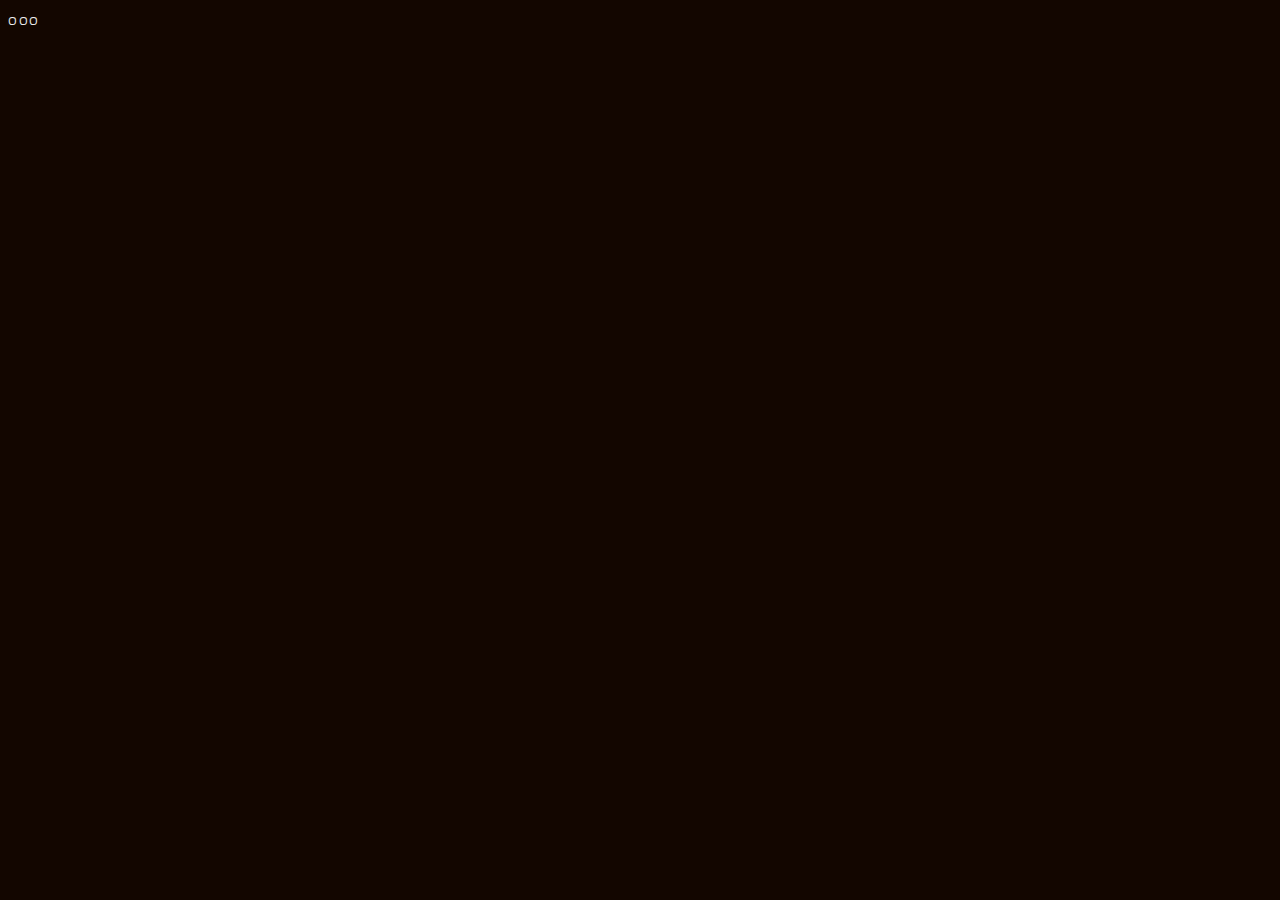
==== desarrollo/index.html @ 2e300bb0 "se creo la ruta de desarrollo y tambien se agrego google analytics" ====
<!DOCTYPE html>
<html lang="en">
<head>
    <meta charset="UTF-8">
    <meta name="viewport" content="width=device-width, initial-scale=1.0">
    <link rel="shortcut icon" type="image/x-icon" href="img/icono-fvf.ico">
    <link rel="stylesheet" href="css/maestro.css">
    <link rel="stylesheet" href="css/media.css">
    <link rel="stylesheet" href="css/fonts.css">

    <title>Plataforma FVF</title>
</head>
<body>
    <header>
        <div>ooo</div>
    </header>
    <script src="js/maestro.js"></script>
</body>
</html>
---- desarrollo/css/maestro.css ----
body{
    background-color: #130600;
    color: #eeeeee;
    font-family: Blinker-Light;
    letter-spacing: 0.1em;
    line-height: 1.5rem;
    /* background-color: #202020;
    background-image: url(../img/fondo-sw.jpg);
    background-size: cover;
    background-position: center;
    background-repeat: no-repeat;
    background-attachment: fixed;
    color: #fff;
    padding: 0px;
    margin: 0px;
    text-shadow: 0px 2px 2px black; */
}
/* height: 100%; */
/* opacity: .2; */
.nivel-0{
    /* margin: 0 auto;
    display: flex;
    flex-direction: column;
    justify-content: center;
    max-width: 1400px;
    border-radius: 10px;
    border: 1px solid rgba(238, 238, 238, 0.35);
    background-color: rgba(100, 100, 100, 0.35); */
}
.nivel-1{
    /* display: flex;
    flex-direction: column;
    justify-content: center;
    align-items: center; */
}
.img-fvf{
    /* margin: 10px 0px; */
}
h1{
    /* text-align: center;
    letter-spacing: 0.2em;
    font-size: 1.5rem;
    font-family: Blinker-Bold; */
}
p{
    /* text-align: center;
    line-height: 1.3rem;
    letter-spacing: 0.1em;
    font-family: Blinker-Light; */
}
---- desarrollo/css/media.css ----
/*Inicia Extra Extra Large...*/
@media (min-width: 1400px){
    
}
/*...termina XXL*/

/*Inicia Extra Large...*/
@media (min-width: 1200px) and (max-width: 1399px){
    
}
/*...termina XL*/

/*Inicia Large...*/
@media (min-width: 992px) and (max-width: 1199px){
    
}
/*...termina LG.*/

/*Inicia Medium...*/
@media (min-width: 768px) and (max-width: 991px){
   
}
/*...termina MD.*/

/*Inicia Small...*/
@media (min-width: 576px) and (max-width: 767px){
    
}
/*...termina SM.*/

/*Inicia Extra Small...*/
@media (min-width: 320px) and (max-width: 575px){
    
}
@media (max-width: 319px){
    body{
        display: none;
        /* background-color: #130600 !important; */
    }
}
/*...termina XS.*/
---- desarrollo/css/fonts.css ----
@font-face{
    font-family: Blinker-Black;
    src: url(../fonts/Blinker-Black.ttf);
}
@font-face{
    font-family: Blinker-Bold;
    src: url(../fonts/Blinker-Bold.ttf);
}
@font-face{
    font-family: Blinker-ExtraBold;
    src: url(../fonts/Blinker-ExtraBold.ttf);
}
@font-face{
    font-family: Blinker-ExtraLight;
    src: url(../fonts/Blinker-ExtraLight.ttf);
}
@font-face{
    font-family: Blinker-Light;
    src: url(../fonts/Blinker-Light.ttf);
}
@font-face{
    font-family: Blinker-Regular;
    src: url(../fonts/Blinker-Regular.ttf);
}
@font-face{
    font-family: Blinker-SemiBold;
    src: url(../fonts/Blinker-SemiBold.ttf);
}
@font-face{
    font-family: Blinker-Thing;
    src: url(../fonts/Blinker-Thin.ttf);
}
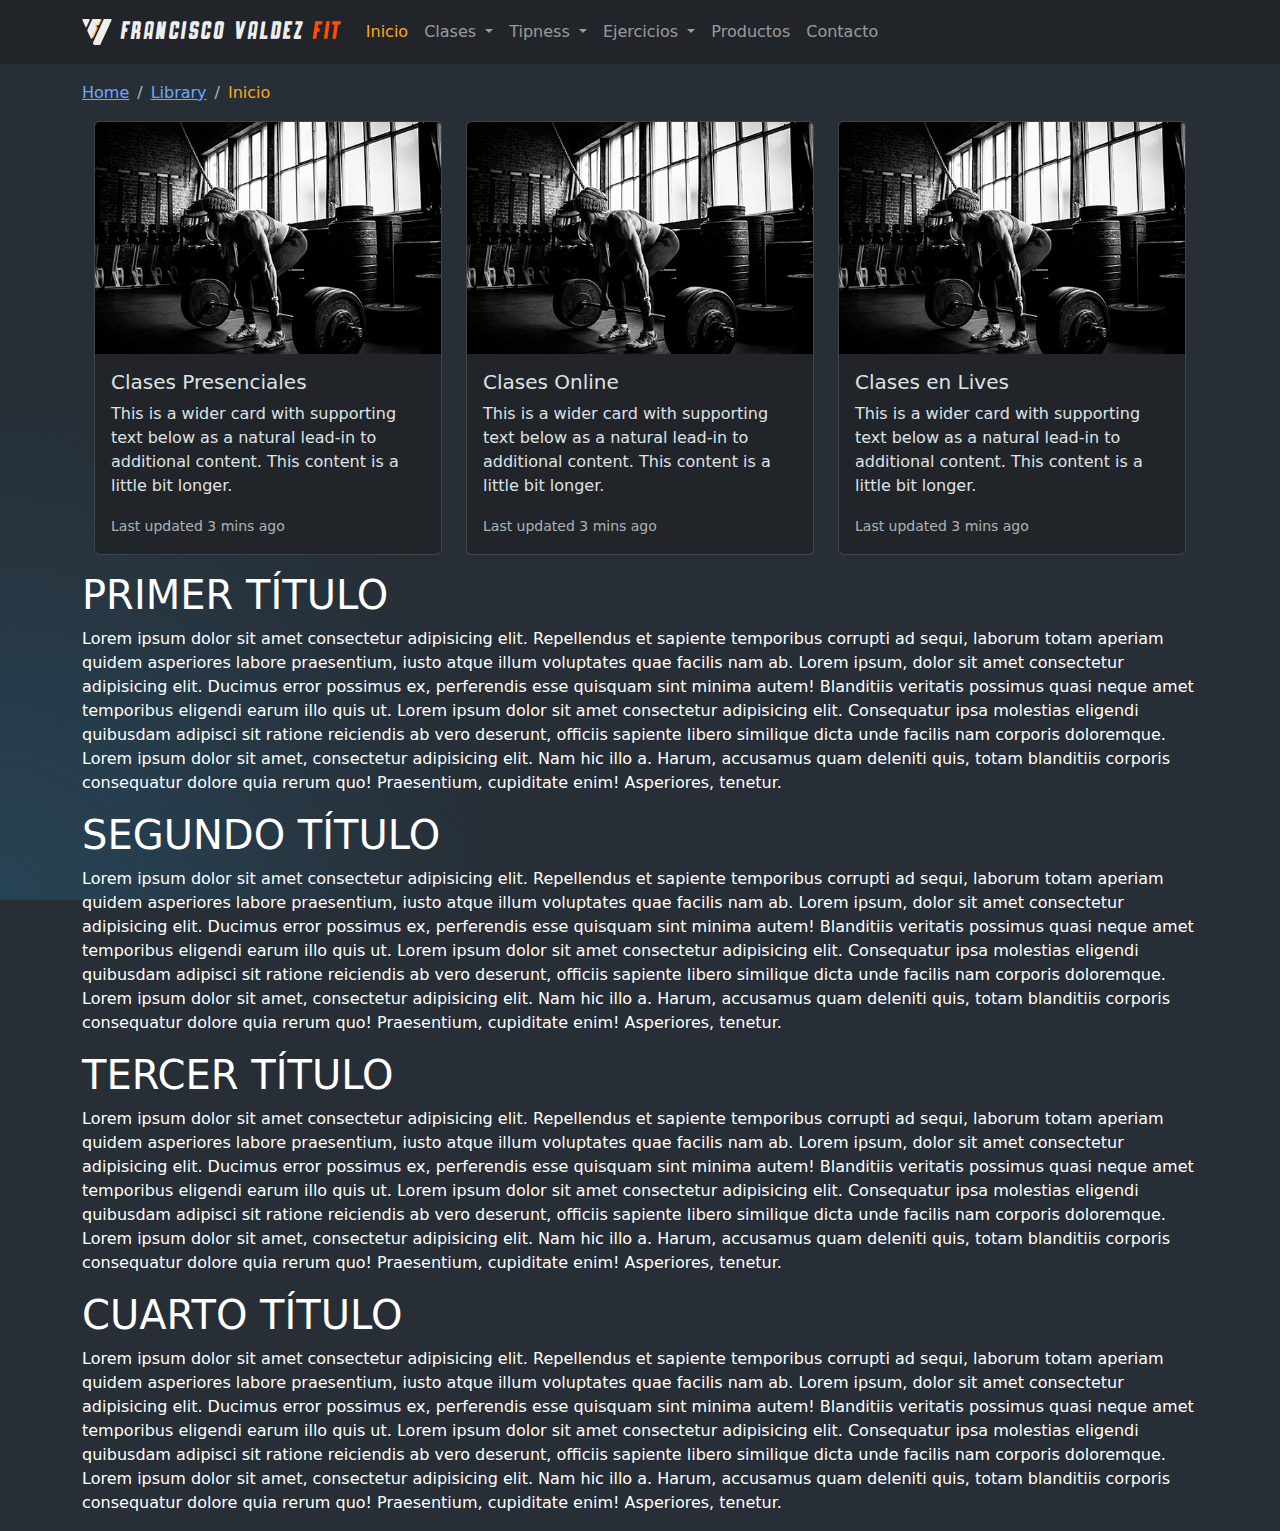
==== commit 043b872b: "se agrego la primer vista de como puede ir quedando el sitio, el menu esta listo y se esta haciendo " ====
--- a/desarrollo/index.html
+++ b/desarrollo/index.html
@@ -1,19 +1,205 @@
 <!DOCTYPE html>
 <html lang="en">
+
 <head>
+    <!-- Google Tag Manager -->
+    <script>(function (w, d, s, l, i) {
+            w[l] = w[l] || []; w[l].push({
+                'gtm.start':
+                    new Date().getTime(), event: 'gtm.js'
+            }); var f = d.getElementsByTagName(s)[0],
+                j = d.createElement(s), dl = l != 'dataLayer' ? '&l=' + l : ''; j.async = true; j.src =
+                    'https://www.googletagmanager.com/gtm.js?id=' + i + dl; f.parentNode.insertBefore(j, f);
+        })(window, document, 'script', 'dataLayer', 'GTM-WZB5LC6T');</script>
+    <!-- End Google Tag Manager -->
+
     <meta charset="UTF-8">
     <meta name="viewport" content="width=device-width, initial-scale=1.0">
     <link rel="shortcut icon" type="image/x-icon" href="img/icono-fvf.ico">
     <link rel="stylesheet" href="css/maestro.css">
     <link rel="stylesheet" href="css/media.css">
     <link rel="stylesheet" href="css/fonts.css">
-
-    <title>Plataforma FVF</title>
+    <link rel="stylesheet" href="css/bootstrap.css">
+
+    <title>Desarrollo FVF</title>
 </head>
+
 <body>
+    <!-- Google Tag Manager (noscript) -->
+    <noscript><iframe src="https://www.googletagmanager.com/ns.html?id=GTM-WZB5LC6T" height="0" width="0"
+            style="display:none;visibility:hidden"></iframe></noscript>
+    <!-- End Google Tag Manager (noscript) -->
+
     <header>
-        <div>ooo</div>
+        <nav class="navbar fixed-top bg-dark navbar-expand-lg" data-bs-theme="dark">
+            <div class="container">
+                <a class="navbar-brand" href="https://franciscovaldez.fit/">
+                    <img src="img/svg-francisco-valdez-fit.svg" alt="Francisco Valdez Fit" width="30" height="26"
+                        class="d-inline-block align-text-top">
+                    FRANCISCO VALDEZ <span class="color-fit">FIT</span>
+                </a>
+                <button class="navbar-toggler" type="button" data-bs-toggle="collapse"
+                    data-bs-target="#navbarNavDropdown" aria-controls="navbarNavDropdown" aria-expanded="false"
+                    aria-label="Toggle navigation">
+                    <span class="navbar-toggler-icon"></span>
+                </button>
+                <div class="collapse navbar-collapse" id="navbarNavDropdown">
+                    <ul class="navbar-nav">
+                        <li class="nav-item">
+                            <a class="nav-link active" aria-current="page" href="#">Inicio</a>
+                        </li>
+                        <li class="nav-item dropdown">
+                            <a class="nav-link dropdown-toggle" href="#" role="button" data-bs-toggle="dropdown"
+                                aria-expanded="false">
+                                Clases
+                            </a>
+                            <ul class="dropdown-menu">
+                                <li><a class="dropdown-item" href="#">Presenciales</a></li>
+                                <li><a class="dropdown-item" href="#">Online</a></li>
+                                <li><a class="dropdown-item" href="#">Lives</a></li>
+                            </ul>
+                        </li>
+                        <li class="nav-item dropdown">
+                            <a class="nav-link dropdown-toggle" href="#" role="button" data-bs-toggle="dropdown"
+                                aria-expanded="false">
+                                Tipness
+                            </a>
+                            <ul class="dropdown-menu">
+                                <li><a class="dropdown-item" href="#">Artículos</a></li>
+                                <li><a class="dropdown-item" href="#">Nución</a></li>
+                                <li><a class="dropdown-item" href="#">Cocina</a></li>
+                                <li><a class="dropdown-item" href="#">Rehabilitación</a></li>
+                                <li><a class="dropdown-item" href="#">Cocina</a></li>
+                                <li><a class="dropdown-item" href="#">Recuperación</a></li>
+                                <li><a class="dropdown-item" href="#">Herramientas</a></li>
+                                <li><a class="dropdown-item" href="#">Indumentaria</a></li>
+                            </ul>
+                        </li>
+                        <li class="nav-item dropdown">
+                            <a class="nav-link dropdown-toggle" href="#" role="button" data-bs-toggle="dropdown"
+                                aria-expanded="false">
+                                Ejercicios
+                            </a>
+                            <ul class="dropdown-menu">
+                                <li><a class="dropdown-item" href="#">Funcionales</a></li>
+                                <li><a class="dropdown-item" href="#">Estructurales</a></li>
+                                <li><a class="dropdown-item" href="#">Potencia</a></li>
+                                <li><a class="dropdown-item" href="#">Fuerza</a></li>
+                                <li><a class="dropdown-item" href="#">Resistencia</a></li>
+                            </ul>
+                        </li>
+                        <li class="nav-item">
+                            <a class="nav-link" href="#">Productos</a>
+                        </li>
+                        <li class="nav-item">
+                            <a class="nav-link" href="#">Contacto</a>
+                        </li>
+                    </ul>
+                </div>
+            </div>
+        </nav>
     </header>
+
+    <div class="container">
+
+        <nav aria-label="breadcrumb" data-bs-theme="dark">
+            <ol class="breadcrumb">
+                <li class="breadcrumb-item"><a href="#">Home</a></li>
+                <li class="breadcrumb-item"><a href="#">Library</a></li>
+                <li class="breadcrumb-item active" aria-current="page">Inicio</li>
+            </ol>
+        </nav>
+
+        <div class="container">
+            <div class="row">
+                <div class="col-12 col-md-4 align-self-start">
+                    <div class="card mb-3" data-bs-theme="dark">
+                        <img src="img/clases-presenciales-fvf.jpg" class="card-img-top" alt="Clases Presenciales FVF">
+                        <div class="card-body">
+                            <h5 class="card-title">Clases Presenciales</h5>
+                            <p class="card-text">This is a wider card with supporting text below as a natural lead-in to
+                                additional
+                                content. This content is a little bit longer.</p>
+                            <p class="card-text"><small class="text-body-secondary">Last updated 3 mins ago</small></p>
+                        </div>
+                    </div>
+                </div>
+                <div class="col-12 col-md-4 align-self-start">
+                    <div class="card mb-3" data-bs-theme="dark">
+                        <img src="img/clases-online-fvf.jpg" class="card-img-top" alt="Clases Presenciales FVF">
+                        <div class="card-body">
+                            <h5 class="card-title">Clases Online</h5>
+                            <p class="card-text">This is a wider card with supporting text below as a natural lead-in to
+                                additional
+                                content. This content is a little bit longer.</p>
+                            <p class="card-text"><small class="text-body-secondary">Last updated 3 mins ago</small></p>
+                        </div>
+                    </div>
+                </div>
+                <div class="col-12 col-md-4 align-self-start">
+                    <div class="card mb-3" data-bs-theme="dark">
+                        <img src="img/clases-lives-fvf.jpg" class="card-img-top" alt="Clases Presenciales FVF">
+                        <div class="card-body">
+                            <h5 class="card-title">Clases en Lives</h5>
+                            <p class="card-text">This is a wider card with supporting text below as a natural lead-in to
+                                additional
+                                content. This content is a little bit longer.</p>
+                            <p class="card-text"><small class="text-body-secondary">Last updated 3 mins ago</small></p>
+                        </div>
+                    </div>
+                </div>
+            </div>
+        </div>
+
+
+
+        <article>
+            <h1>PRIMER TÍTULO</h1>
+            <p>Lorem ipsum dolor sit amet consectetur adipisicing elit. Repellendus et sapiente temporibus corrupti ad
+                sequi, laborum totam aperiam quidem asperiores labore praesentium, iusto atque illum voluptates quae
+                facilis nam ab. Lorem ipsum, dolor sit amet consectetur adipisicing elit. Ducimus error possimus ex,
+                perferendis esse quisquam sint minima autem! Blanditiis veritatis possimus quasi neque amet temporibus
+                eligendi earum illo quis ut. Lorem ipsum dolor sit amet consectetur adipisicing elit. Consequatur ipsa
+                molestias eligendi quibusdam adipisci sit ratione reiciendis ab vero deserunt, officiis sapiente libero
+                similique dicta unde facilis nam corporis doloremque. Lorem ipsum dolor sit amet, consectetur
+                adipisicing elit. Nam hic illo a. Harum, accusamus quam deleniti quis, totam blanditiis corporis
+                consequatur dolore quia rerum quo! Praesentium, cupiditate enim! Asperiores, tenetur.</p>
+            <h1>SEGUNDO TÍTULO</h1>
+            <p>Lorem ipsum dolor sit amet consectetur adipisicing elit. Repellendus et sapiente temporibus corrupti ad
+                sequi, laborum totam aperiam quidem asperiores labore praesentium, iusto atque illum voluptates quae
+                facilis nam ab. Lorem ipsum, dolor sit amet consectetur adipisicing elit. Ducimus error possimus ex,
+                perferendis esse quisquam sint minima autem! Blanditiis veritatis possimus quasi neque amet temporibus
+                eligendi earum illo quis ut. Lorem ipsum dolor sit amet consectetur adipisicing elit. Consequatur ipsa
+                molestias eligendi quibusdam adipisci sit ratione reiciendis ab vero deserunt, officiis sapiente libero
+                similique dicta unde facilis nam corporis doloremque. Lorem ipsum dolor sit amet, consectetur
+                adipisicing elit. Nam hic illo a. Harum, accusamus quam deleniti quis, totam blanditiis corporis
+                consequatur dolore quia rerum quo! Praesentium, cupiditate enim! Asperiores, tenetur.</p>
+            <h1>TERCER TÍTULO</h1>
+            <p>Lorem ipsum dolor sit amet consectetur adipisicing elit. Repellendus et sapiente temporibus corrupti ad
+                sequi, laborum totam aperiam quidem asperiores labore praesentium, iusto atque illum voluptates quae
+                facilis nam ab. Lorem ipsum, dolor sit amet consectetur adipisicing elit. Ducimus error possimus ex,
+                perferendis esse quisquam sint minima autem! Blanditiis veritatis possimus quasi neque amet temporibus
+                eligendi earum illo quis ut. Lorem ipsum dolor sit amet consectetur adipisicing elit. Consequatur ipsa
+                molestias eligendi quibusdam adipisci sit ratione reiciendis ab vero deserunt, officiis sapiente libero
+                similique dicta unde facilis nam corporis doloremque. Lorem ipsum dolor sit amet, consectetur
+                adipisicing elit. Nam hic illo a. Harum, accusamus quam deleniti quis, totam blanditiis corporis
+                consequatur dolore quia rerum quo! Praesentium, cupiditate enim! Asperiores, tenetur.</p>
+            <h1>CUARTO TÍTULO</h1>
+            <p>Lorem ipsum dolor sit amet consectetur adipisicing elit. Repellendus et sapiente temporibus corrupti ad
+                sequi, laborum totam aperiam quidem asperiores labore praesentium, iusto atque illum voluptates quae
+                facilis nam ab. Lorem ipsum, dolor sit amet consectetur adipisicing elit. Ducimus error possimus ex,
+                perferendis esse quisquam sint minima autem! Blanditiis veritatis possimus quasi neque amet temporibus
+                eligendi earum illo quis ut. Lorem ipsum dolor sit amet consectetur adipisicing elit. Consequatur ipsa
+                molestias eligendi quibusdam adipisci sit ratione reiciendis ab vero deserunt, officiis sapiente libero
+                similique dicta unde facilis nam corporis doloremque. Lorem ipsum dolor sit amet, consectetur
+                adipisicing elit. Nam hic illo a. Harum, accusamus quam deleniti quis, totam blanditiis corporis
+                consequatur dolore quia rerum quo! Praesentium, cupiditate enim! Asperiores, tenetur.</p>
+        </article>
+    </div>
+
+
     <script src="js/maestro.js"></script>
+    <script src="js/bootstrap.bundle.js"></script>
 </body>
+
 </html>--- a/desarrollo/css/maestro.css
+++ b/desarrollo/css/maestro.css
@@ -1,50 +1,58 @@
 body{
-    background-color: #130600;
-    color: #eeeeee;
-    font-family: Blinker-Light;
-    letter-spacing: 0.1em;
-    line-height: 1.5rem;
-    /* background-color: #202020;
-    background-image: url(../img/fondo-sw.jpg);
-    background-size: cover;
-    background-position: center;
+    margin: 81px 0px 0px 0px !important;
+    padding: 0px;
+    background-color: #272e35 !important;
+    background-image: url(../img/fondo-degradado.png);
+    background-position: left bottom;
     background-repeat: no-repeat;
     background-attachment: fixed;
-    color: #fff;
-    padding: 0px;
-    margin: 0px;
-    text-shadow: 0px 2px 2px black; */
+    font-family: Blinker-Light;
+    color: #fff !important;
 }
-/* height: 100%; */
+
+.navbar-brand{
+    font-family: SLIMEDUNK-ITALIC-CLEAN;
+    color: #eee !important;
+    letter-spacing: 0.1em;
+    font-size: 1.6rem !important;
+}
+.color-fit{
+    color: #ff4e00;
+}
+
+.breadcrumb-item.active {
+    color: #ffa424 !important;
+}
+
+.navbar-nav .nav-link.active{
+    color: #ffa424 !important;
+}
+.nav-link:hover{
+    color: #ffa424 !important;
+}
+/*.nav-link{
+    color: #eee !important;
+}
+a{
+    color: #eee !important;
+}
+.breadcrumb-item + .breadcrumb-item::before{
+    color: #fff !important;
+}
+
+.breadcrumb-item.active{
+    color: #ffa424 !important;
+} */
+
+/* .dropdown-menu{
+    background-color: #902b00 !important;
+    color: #eee !important;
+} */
+
+/* background-size: cover; */
 /* opacity: .2; */
-.nivel-0{
-    /* margin: 0 auto;
-    display: flex;
-    flex-direction: column;
-    justify-content: center;
-    max-width: 1400px;
-    border-radius: 10px;
-    border: 1px solid rgba(238, 238, 238, 0.35);
-    background-color: rgba(100, 100, 100, 0.35); */
-}
-.nivel-1{
-    /* display: flex;
-    flex-direction: column;
-    justify-content: center;
-    align-items: center; */
-}
-.img-fvf{
-    /* margin: 10px 0px; */
-}
-h1{
-    /* text-align: center;
-    letter-spacing: 0.2em;
-    font-size: 1.5rem;
-    font-family: Blinker-Bold; */
-}
-p{
-    /* text-align: center;
-    line-height: 1.3rem;
-    letter-spacing: 0.1em;
-    font-family: Blinker-Light; */
-}+/* border-radius: 10px; */
+/* border: 1px solid rgba(238, 238, 238, 0.35); */
+/* letter-spacing: 0.1em; */
+/* line-height: 1.5rem; */
+/* text-shadow: 0px 2px 2px black; */
--- a/desarrollo/css/media.css
+++ b/desarrollo/css/media.css
@@ -31,7 +31,9 @@
 
 /*Inicia Extra Small...*/
 @media (min-width: 320px) and (max-width: 575px){
-    
+    .navbar-brand{
+        letter-spacing: 0em;
+    }
 }
 @media (max-width: 319px){
     body{
--- a/desarrollo/css/fonts.css
+++ b/desarrollo/css/fonts.css
@@ -29,4 +29,8 @@
 @font-face{
     font-family: Blinker-Thing;
     src: url(../fonts/Blinker-Thin.ttf);
+}
+@font-face{
+    font-family: SLIMEDUNK-ITALIC-CLEAN;
+    src: url(../fonts/SLIMEDUNK-ITALIC-CLEAN.otf);
 }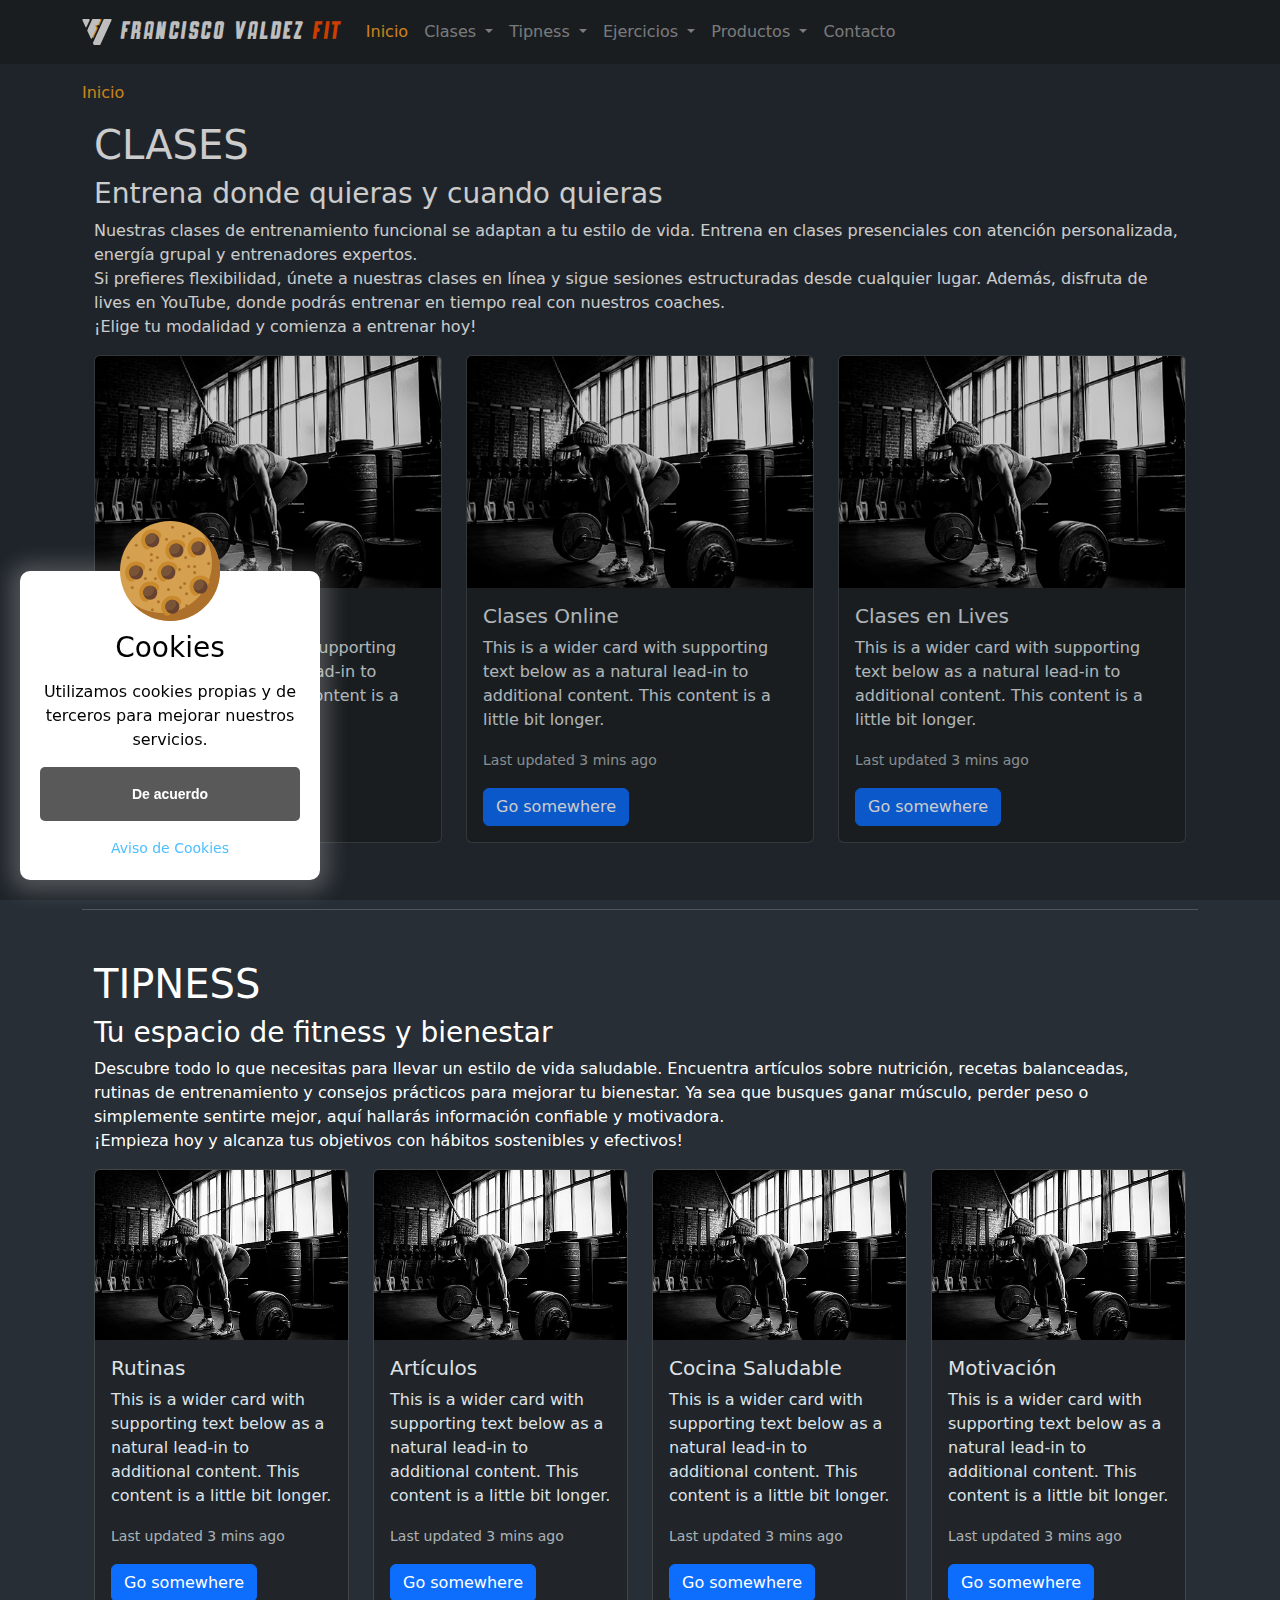
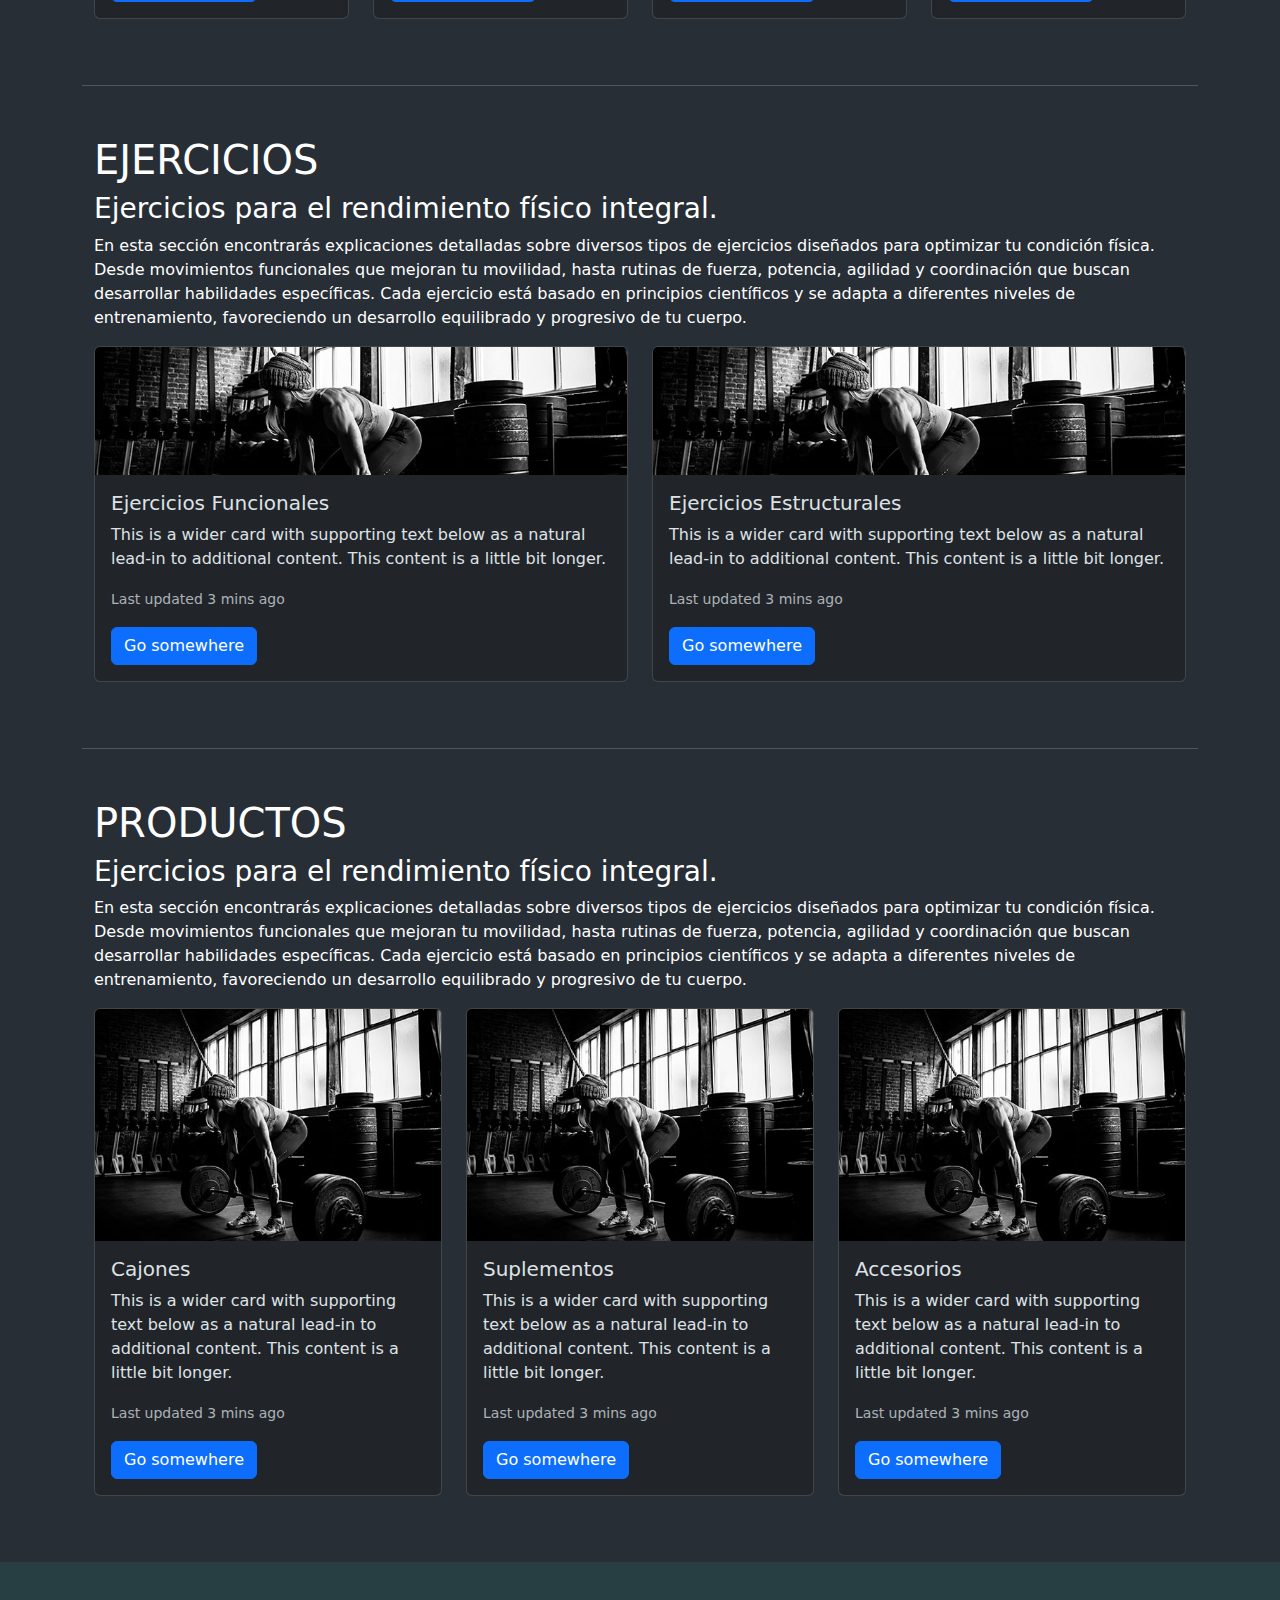
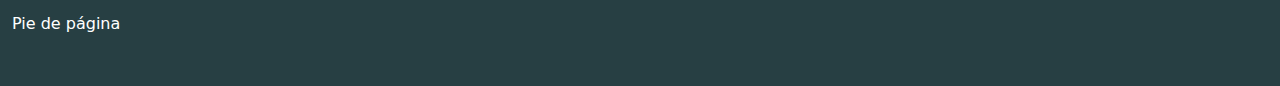
==== commit ae113b39: "se agrego las cookies y se acomodo mas la pagina de inicio" ====
--- a/desarrollo/index.html
+++ b/desarrollo/index.html
@@ -20,8 +20,9 @@
     <link rel="stylesheet" href="css/media.css">
     <link rel="stylesheet" href="css/fonts.css">
     <link rel="stylesheet" href="css/bootstrap.css">
-
-    <title>Desarrollo FVF</title>
+    <link rel="stylesheet" href="css/cookies.css">
+
+    <title>Francisco Valdez Fit</title>
 </head>
 
 <body>
@@ -30,6 +31,7 @@
             style="display:none;visibility:hidden"></iframe></noscript>
     <!-- End Google Tag Manager (noscript) -->
 
+    <!-- INICIO MENU -->
     <header>
         <nav class="navbar fixed-top bg-dark navbar-expand-lg" data-bs-theme="dark">
             <div class="container">
@@ -65,14 +67,10 @@
                                 Tipness
                             </a>
                             <ul class="dropdown-menu">
+                                <li><a class="dropdown-item" href="#">Rutinas</a></li>
                                 <li><a class="dropdown-item" href="#">Artículos</a></li>
-                                <li><a class="dropdown-item" href="#">Nución</a></li>
-                                <li><a class="dropdown-item" href="#">Cocina</a></li>
-                                <li><a class="dropdown-item" href="#">Rehabilitación</a></li>
-                                <li><a class="dropdown-item" href="#">Cocina</a></li>
-                                <li><a class="dropdown-item" href="#">Recuperación</a></li>
-                                <li><a class="dropdown-item" href="#">Herramientas</a></li>
-                                <li><a class="dropdown-item" href="#">Indumentaria</a></li>
+                                <li><a class="dropdown-item" href="#">Cocina Saludable</a></li>
+                                <li><a class="dropdown-item" href="#">Motivación</a></li>
                             </ul>
                         </li>
                         <li class="nav-item dropdown">
@@ -83,13 +81,18 @@
                             <ul class="dropdown-menu">
                                 <li><a class="dropdown-item" href="#">Funcionales</a></li>
                                 <li><a class="dropdown-item" href="#">Estructurales</a></li>
-                                <li><a class="dropdown-item" href="#">Potencia</a></li>
-                                <li><a class="dropdown-item" href="#">Fuerza</a></li>
-                                <li><a class="dropdown-item" href="#">Resistencia</a></li>
                             </ul>
                         </li>
-                        <li class="nav-item">
-                            <a class="nav-link" href="#">Productos</a>
+                        <li class="nav-item dropdown">
+                            <a class="nav-link dropdown-toggle" href="#" role="button" data-bs-toggle="dropdown"
+                                aria-expanded="false">
+                                Productos
+                            </a>
+                            <ul class="dropdown-menu">
+                                <li><a class="dropdown-item" href="#">Cajones</a></li>
+                                <li><a class="dropdown-item" href="#">Suplementos</a></li>
+                                <li><a class="dropdown-item" href="#">Accesorios</a></li>
+                            </ul>
                         </li>
                         <li class="nav-item">
                             <a class="nav-link" href="#">Contacto</a>
@@ -99,20 +102,41 @@
             </div>
         </nav>
     </header>
-
+    <!-- FINAL MENU -->
+
+    <!-- INICIO CONTENEDOR PRINCIPAL -->
     <div class="container">
-
+        <!-- INIIO NAVEGACIÓN -->
         <nav aria-label="breadcrumb" data-bs-theme="dark">
             <ol class="breadcrumb">
-                <li class="breadcrumb-item"><a href="#">Home</a></li>
-                <li class="breadcrumb-item"><a href="#">Library</a></li>
-                <li class="breadcrumb-item active" aria-current="page">Inicio</li>
+                <!-- <li class="breadcrumb-item"><a href="#">Home</a></li>
+                <li class="breadcrumb-item"><a href="#">Library</a></li> -->
+                <li class="breadcrumb-item active" aria-current="page"> Inicio</li>
             </ol>
         </nav>
-
-        <div class="container">
-            <div class="row">
-                <div class="col-12 col-md-4 align-self-start">
+        <!-- FINAL NAVEGACIÓN -->
+
+        <!-- INICIO CLASES PRIMER BOTON -->
+        <div class="container">
+            <div class="row">
+                <div class="col">
+                    <article>
+                        <h1>CLASES</h1>
+                        <h3>Entrena donde quieras y cuando quieras</h3>
+                        <p>Nuestras clases de entrenamiento funcional se adaptan a tu estilo de vida. Entrena en clases
+                            presenciales con atención personalizada, energía grupal y entrenadores expertos. <br>
+                            Si prefieres flexibilidad, únete a nuestras clases en línea y sigue sesiones estructuradas
+                            desde cualquier lugar. Además, disfruta de lives en YouTube, donde podrás entrenar en tiempo
+                            real con nuestros coaches. <br>
+                            ¡Elige tu modalidad y comienza a entrenar hoy!
+                        </p>
+                    </article>
+                </div>
+            </div>
+        </div>
+        <div class="container">
+            <div class="row">
+                <div class="col-12 col-md-4">
                     <div class="card mb-3" data-bs-theme="dark">
                         <img src="img/clases-presenciales-fvf.jpg" class="card-img-top" alt="Clases Presenciales FVF">
                         <div class="card-body">
@@ -121,10 +145,11 @@
                                 additional
                                 content. This content is a little bit longer.</p>
                             <p class="card-text"><small class="text-body-secondary">Last updated 3 mins ago</small></p>
-                        </div>
-                    </div>
-                </div>
-                <div class="col-12 col-md-4 align-self-start">
+                            <a href="#" class="btn btn-primary">Go somewhere</a>
+                        </div>
+                    </div>
+                </div>
+                <div class="col-12 col-md-4">
                     <div class="card mb-3" data-bs-theme="dark">
                         <img src="img/clases-online-fvf.jpg" class="card-img-top" alt="Clases Presenciales FVF">
                         <div class="card-body">
@@ -133,10 +158,11 @@
                                 additional
                                 content. This content is a little bit longer.</p>
                             <p class="card-text"><small class="text-body-secondary">Last updated 3 mins ago</small></p>
-                        </div>
-                    </div>
-                </div>
-                <div class="col-12 col-md-4 align-self-start">
+                            <a href="#" class="btn btn-primary">Go somewhere</a>
+                        </div>
+                    </div>
+                </div>
+                <div class="col-12 col-md-4">
                     <div class="card mb-3" data-bs-theme="dark">
                         <img src="img/clases-lives-fvf.jpg" class="card-img-top" alt="Clases Presenciales FVF">
                         <div class="card-body">
@@ -145,59 +171,221 @@
                                 additional
                                 content. This content is a little bit longer.</p>
                             <p class="card-text"><small class="text-body-secondary">Last updated 3 mins ago</small></p>
-                        </div>
-                    </div>
-                </div>
-            </div>
-        </div>
-
-
-
-        <article>
-            <h1>PRIMER TÍTULO</h1>
-            <p>Lorem ipsum dolor sit amet consectetur adipisicing elit. Repellendus et sapiente temporibus corrupti ad
-                sequi, laborum totam aperiam quidem asperiores labore praesentium, iusto atque illum voluptates quae
-                facilis nam ab. Lorem ipsum, dolor sit amet consectetur adipisicing elit. Ducimus error possimus ex,
-                perferendis esse quisquam sint minima autem! Blanditiis veritatis possimus quasi neque amet temporibus
-                eligendi earum illo quis ut. Lorem ipsum dolor sit amet consectetur adipisicing elit. Consequatur ipsa
-                molestias eligendi quibusdam adipisci sit ratione reiciendis ab vero deserunt, officiis sapiente libero
-                similique dicta unde facilis nam corporis doloremque. Lorem ipsum dolor sit amet, consectetur
-                adipisicing elit. Nam hic illo a. Harum, accusamus quam deleniti quis, totam blanditiis corporis
-                consequatur dolore quia rerum quo! Praesentium, cupiditate enim! Asperiores, tenetur.</p>
-            <h1>SEGUNDO TÍTULO</h1>
-            <p>Lorem ipsum dolor sit amet consectetur adipisicing elit. Repellendus et sapiente temporibus corrupti ad
-                sequi, laborum totam aperiam quidem asperiores labore praesentium, iusto atque illum voluptates quae
-                facilis nam ab. Lorem ipsum, dolor sit amet consectetur adipisicing elit. Ducimus error possimus ex,
-                perferendis esse quisquam sint minima autem! Blanditiis veritatis possimus quasi neque amet temporibus
-                eligendi earum illo quis ut. Lorem ipsum dolor sit amet consectetur adipisicing elit. Consequatur ipsa
-                molestias eligendi quibusdam adipisci sit ratione reiciendis ab vero deserunt, officiis sapiente libero
-                similique dicta unde facilis nam corporis doloremque. Lorem ipsum dolor sit amet, consectetur
-                adipisicing elit. Nam hic illo a. Harum, accusamus quam deleniti quis, totam blanditiis corporis
-                consequatur dolore quia rerum quo! Praesentium, cupiditate enim! Asperiores, tenetur.</p>
-            <h1>TERCER TÍTULO</h1>
-            <p>Lorem ipsum dolor sit amet consectetur adipisicing elit. Repellendus et sapiente temporibus corrupti ad
-                sequi, laborum totam aperiam quidem asperiores labore praesentium, iusto atque illum voluptates quae
-                facilis nam ab. Lorem ipsum, dolor sit amet consectetur adipisicing elit. Ducimus error possimus ex,
-                perferendis esse quisquam sint minima autem! Blanditiis veritatis possimus quasi neque amet temporibus
-                eligendi earum illo quis ut. Lorem ipsum dolor sit amet consectetur adipisicing elit. Consequatur ipsa
-                molestias eligendi quibusdam adipisci sit ratione reiciendis ab vero deserunt, officiis sapiente libero
-                similique dicta unde facilis nam corporis doloremque. Lorem ipsum dolor sit amet, consectetur
-                adipisicing elit. Nam hic illo a. Harum, accusamus quam deleniti quis, totam blanditiis corporis
-                consequatur dolore quia rerum quo! Praesentium, cupiditate enim! Asperiores, tenetur.</p>
-            <h1>CUARTO TÍTULO</h1>
-            <p>Lorem ipsum dolor sit amet consectetur adipisicing elit. Repellendus et sapiente temporibus corrupti ad
-                sequi, laborum totam aperiam quidem asperiores labore praesentium, iusto atque illum voluptates quae
-                facilis nam ab. Lorem ipsum, dolor sit amet consectetur adipisicing elit. Ducimus error possimus ex,
-                perferendis esse quisquam sint minima autem! Blanditiis veritatis possimus quasi neque amet temporibus
-                eligendi earum illo quis ut. Lorem ipsum dolor sit amet consectetur adipisicing elit. Consequatur ipsa
-                molestias eligendi quibusdam adipisci sit ratione reiciendis ab vero deserunt, officiis sapiente libero
-                similique dicta unde facilis nam corporis doloremque. Lorem ipsum dolor sit amet, consectetur
-                adipisicing elit. Nam hic illo a. Harum, accusamus quam deleniti quis, totam blanditiis corporis
-                consequatur dolore quia rerum quo! Praesentium, cupiditate enim! Asperiores, tenetur.</p>
-        </article>
+                            <a href="#" class="btn btn-primary">Go somewhere</a>
+                        </div>
+                    </div>
+                </div>
+            </div>
+        </div>
+        <!-- FINAL CLASES PRIMER BOTON -->
+
+        <div class="espacio-bonito"></div>
+
+        <!-- INICIO TIPNESS SEGUNDO BOTON -->
+        <div class="container">
+            <div class="row">
+                <div class="col">
+                    <article>
+                        <h1>TIPNESS</h1>
+                        <h3>Tu espacio de fitness y bienestar</h3>
+                        <p>Descubre todo lo que necesitas para llevar un estilo de vida saludable. Encuentra artículos
+                            sobre nutrición, recetas balanceadas, rutinas de entrenamiento y consejos prácticos para
+                            mejorar tu bienestar. Ya sea que busques ganar músculo, perder peso o simplemente sentirte
+                            mejor, aquí hallarás información confiable y motivadora. <br>
+                            ¡Empieza hoy y alcanza tus objetivos con hábitos sostenibles y efectivos!
+                        </p>
+                    </article>
+                </div>
+            </div>
+        </div>
+        <div class="container">
+            <div class="row">
+                <div class="col-12 col-md-3">
+                    <div class="card mb-3" data-bs-theme="dark">
+                        <img src="img/clases-presenciales-fvf.jpg" class="card-img-top" alt="Rutinas FVF">
+                        <div class="card-body">
+                            <h5 class="card-title">Rutinas</h5>
+                            <p class="card-text">This is a wider card with supporting text below as a natural lead-in to
+                                additional
+                                content. This content is a little bit longer.</p>
+                            <p class="card-text"><small class="text-body-secondary">Last updated 3 mins ago</small></p>
+                            <a href="#" class="btn btn-primary">Go somewhere</a>
+                        </div>
+                    </div>
+                </div>
+                <div class="col-12 col-md-3">
+                    <div class="card mb-3" data-bs-theme="dark">
+                        <img src="img/clases-online-fvf.jpg" class="card-img-top" alt="Artículos FVF">
+                        <div class="card-body">
+                            <h5 class="card-title">Artículos</h5>
+                            <p class="card-text">This is a wider card with supporting text below as a natural lead-in to
+                                additional
+                                content. This content is a little bit longer.</p>
+                            <p class="card-text"><small class="text-body-secondary">Last updated 3 mins ago</small></p>
+                            <a href="#" class="btn btn-primary">Go somewhere</a>
+                        </div>
+                    </div>
+                </div>
+                <div class="col-12 col-md-3">
+                    <div class="card mb-3" data-bs-theme="dark">
+                        <img src="img/clases-lives-fvf.jpg" class="card-img-top" alt="Cocina Saludable FVF">
+                        <div class="card-body">
+                            <h5 class="card-title">Cocina Saludable</h5>
+                            <p class="card-text">This is a wider card with supporting text below as a natural lead-in to
+                                additional
+                                content. This content is a little bit longer.</p>
+                            <p class="card-text"><small class="text-body-secondary">Last updated 3 mins ago</small></p>
+                            <a href="#" class="btn btn-primary">Go somewhere</a>
+                        </div>
+                    </div>
+                </div>
+                <div class="col-12 col-md-3">
+                    <div class="card mb-3" data-bs-theme="dark">
+                        <img src="img/clases-lives-fvf.jpg" class="card-img-top" alt="Motivacón FVF">
+                        <div class="card-body">
+                            <h5 class="card-title">Motivación</h5>
+                            <p class="card-text">This is a wider card with supporting text below as a natural lead-in to
+                                additional
+                                content. This content is a little bit longer.</p>
+                            <p class="card-text"><small class="text-body-secondary">Last updated 3 mins ago</small></p>
+                            <a href="#" class="btn btn-primary">Go somewhere</a>
+                        </div>
+                    </div>
+                </div>
+            </div>
+        </div>
+        <!-- FINAL TIPNESS SEGUNDO BOTON -->
+
+        <div class="espacio-bonito"></div>
+
+        <!-- INICIO EJERCICIOS TERCER BOTON -->
+        <div class="container">
+            <div class="row">
+                <div class="col">
+                    <article>
+                        <h1>EJERCICIOS</h1>
+                        <h3>Ejercicios para el rendimiento físico integral.</h3>
+                        <p>En esta sección encontrarás explicaciones detalladas sobre diversos tipos de ejercicios
+                            diseñados para optimizar tu condición física. Desde movimientos funcionales que mejoran
+                            tu movilidad, hasta rutinas de fuerza, potencia, agilidad y coordinación que buscan
+                            desarrollar habilidades específicas. Cada ejercicio está basado en principios
+                            científicos y se adapta a diferentes niveles de entrenamiento, favoreciendo un
+                            desarrollo equilibrado y progresivo de tu cuerpo.
+                        </p>
+                    </article>
+                </div>
+            </div>
+        </div>
+        <div class="container">
+            <div class="row">
+                <div class="col-12 col-md-6">
+                    <div class="card mb-3" data-bs-theme="dark">
+                        <img src="img/ejercicios-fvf.jpg" class="card-img-top" alt="...">
+                        <div class="card-body">
+                            <h5 class="card-title">Ejercicios Funcionales</h5>
+                            <p class="card-text">This is a wider card with supporting text below as a natural lead-in to
+                                additional content. This content is a little bit longer.</p>
+                            <p class="card-text"><small class="text-body-secondary">Last updated 3 mins ago</small></p>
+                            <a href="#" class="btn btn-primary">Go somewhere</a>
+                        </div>
+                    </div>
+                </div>
+                <div class="col-12 col-md-6">
+                    <div class="card mb-3" data-bs-theme="dark">
+                        <img src="img/ejercicios-fvf.jpg" class="card-img-top" alt="...">
+                        <div class="card-body">
+                            <h5 class="card-title">Ejercicios Estructurales</h5>
+                            <p class="card-text">This is a wider card with supporting text below as a natural lead-in to
+                                additional content. This content is a little bit longer.</p>
+                            <p class="card-text"><small class="text-body-secondary">Last updated 3 mins ago</small></p>
+                            <a href="#" class="btn btn-primary">Go somewhere</a>
+                        </div>
+                    </div>
+                </div>
+            </div>
+        </div>
+        <!-- FINAL EJERCICIOS TERCER BOTON -->
+
+        <div class="espacio-bonito"></div>
+
+        <!-- INICIO PRODUCTOS CUARTO BOTON -->
+        <div class="container">
+            <div class="row">
+                <div class="col">
+                    <article>
+                        <h1>PRODUCTOS</h1>
+                        <h3>Ejercicios para el rendimiento físico integral.</h3>
+                        <p>En esta sección encontrarás explicaciones detalladas sobre diversos tipos de ejercicios
+                            diseñados para optimizar tu condición física. Desde movimientos funcionales que mejoran
+                            tu movilidad, hasta rutinas de fuerza, potencia, agilidad y coordinación que buscan
+                            desarrollar habilidades específicas. Cada ejercicio está basado en principios
+                            científicos y se adapta a diferentes niveles de entrenamiento, favoreciendo un
+                            desarrollo equilibrado y progresivo de tu cuerpo.
+                        </p>
+                    </article>
+                </div>
+            </div>
+        </div>
+        <div class="container">
+            <div class="row">
+                <div class="col-12 col-md-4">
+                    <div class="card mb-3" data-bs-theme="dark">
+                        <img src="img/clases-presenciales-fvf.jpg" class="card-img-top" alt="...">
+                        <div class="card-body">
+                            <h5 class="card-title">Cajones</h5>
+                            <p class="card-text">This is a wider card with supporting text below as a natural lead-in to
+                                additional content. This content is a little bit longer.</p>
+                            <p class="card-text"><small class="text-body-secondary">Last updated 3 mins ago</small></p>
+                            <a href="#" class="btn btn-primary">Go somewhere</a>
+                        </div>
+                    </div>
+                </div>
+                <div class="col-12 col-md-4">
+                    <div class="card mb-3" data-bs-theme="dark">
+                        <img src="img/clases-online-fvf.jpg" class="card-img-top" alt="...">
+                        <div class="card-body">
+                            <h5 class="card-title">Suplementos</h5>
+                            <p class="card-text">This is a wider card with supporting text below as a natural lead-in to
+                                additional content. This content is a little bit longer.</p>
+                            <p class="card-text"><small class="text-body-secondary">Last updated 3 mins ago</small></p>
+                            <a href="#" class="btn btn-primary">Go somewhere</a>
+                        </div>
+                    </div>
+                </div>
+                <div class="col-12 col-md-4">
+                    <div class="card mb-3" data-bs-theme="dark">
+                        <img src="img/clases-lives-fvf.jpg" class="card-img-top" alt="...">
+                        <div class="card-body">
+                            <h5 class="card-title">Accesorios</h5>
+                            <p class="card-text">This is a wider card with supporting text below as a natural lead-in to
+                                additional content. This content is a little bit longer.</p>
+                            <p class="card-text"><small class="text-body-secondary">Last updated 3 mins ago</small></p>
+                            <a href="#" class="btn btn-primary">Go somewhere</a>
+                        </div>
+                    </div>
+                </div>
+            </div>
+        </div>
+        <!-- FINAL PRODUCTOS CUARTO BOTON -->
     </div>
-
-
+    <!-- FINAL CONTENEDOR PRINCIPAL -->
+
+    <!-- INICIO PIE DE PÁGINA -->
+    <footer class="container-fluid pie-pagina">
+        Pie de página
+    </footer>
+    <!-- FINAL PIE DE PÁGINA -->
+
+    <div class="aviso-cookies" id="aviso-cookies">
+		<img class="galleta" src="img/cookie.svg" alt="Galleta">
+		<h3 class="titulo">Cookies</h3>
+		<p class="parrafo">Utilizamos cookies propias y de terceros para mejorar nuestros servicios.</p>
+		<button class="boton" id="btn-aceptar-cookies">De acuerdo</button>
+		<a class="enlace" href="pages/aviso-cookies.html">Aviso de Cookies</a>
+	</div>
+	<div class="fondo-aviso-cookies" id="fondo-aviso-cookies"></div>
+
+    <script src="js/aviso-cookies.js"></script>
     <script src="js/maestro.js"></script>
     <script src="js/bootstrap.bundle.js"></script>
 </body>
--- a/desarrollo/css/maestro.css
+++ b/desarrollo/css/maestro.css
@@ -2,12 +2,27 @@
     margin: 81px 0px 0px 0px !important;
     padding: 0px;
     background-color: #272e35 !important;
-    background-image: url(../img/fondo-degradado.png);
+    /* background-image: url(../img/fondo-degradado.png); */
     background-position: left bottom;
     background-repeat: no-repeat;
     background-attachment: fixed;
     font-family: Blinker-Light;
     color: #fff !important;
+    
+}
+
+.espacio-bonito{
+    margin: 50px 0px;
+    width: 100%;
+    height: 1px;
+    background-color: rgba(255, 255, 255, 0.2);
+}
+
+.pie-pagina{
+    margin: 50px 0px 0px 0px;
+    padding-top: 50px;
+    padding-bottom: 50px;
+    background-color: #273f43;
 }
 
 .navbar-brand{
@@ -54,5 +69,6 @@
 /* border-radius: 10px; */
 /* border: 1px solid rgba(238, 238, 238, 0.35); */
 /* letter-spacing: 0.1em; */
-/* line-height: 1.5rem; */
+/* line-height: 1.8rem !important; */
 /* text-shadow: 0px 2px 2px black; */
+/* white-space: pre-line; */
--- a/desarrollo/css/cookies.css
+++ b/desarrollo/css/cookies.css
@@ -0,0 +1,105 @@
+/* * {
+	padding: 0;
+	margin: 0;
+	box-sizing: border-box;
+}
+
+body {
+	background: #f2f2f2;
+	font-family: 'Roboto', sans-serif;
+}
+
+p {
+	margin-bottom: 20px;
+	line-height: 150%;
+} */
+
+main {
+	margin: 20px auto;
+	max-width: 1000px;
+	background: #fff;
+	min-height: 80vh;
+	padding: 20px;
+	border-radius: 10px;
+}
+
+.aviso-cookies {
+	display: none;
+	background: #fff;
+	padding: 20px;
+	width: calc(100% - 40px);
+	max-width: 300px;
+	line-height: 150%;
+	border-radius: 10px;
+	position: fixed;
+	bottom: 20px;
+	left: 20px;
+	z-index: 100;
+	padding-top: 60px;
+	box-shadow: 0px 2px 20px 10px rgba(222,222,222,.25);
+	text-align: center;
+	z-index: 1032;
+}
+
+.aviso-cookies.activo {
+	display: block;
+}
+
+.aviso-cookies .galleta {
+	max-width: 100px;
+	position: absolute;
+	top: -50px;
+	left: calc(50% - 50px);
+}
+
+.aviso-cookies .titulo,
+.aviso-cookies .parrafo {
+	margin-bottom: 15px;
+	color: #000;
+}
+
+.aviso-cookies .boton {
+	width: 100%;
+	background: #595959;
+	border: none;
+	color: #fff;
+	font-family: 'Roboto', sans-serif;
+	text-align: center;
+	padding: 15px 20px;
+	font-weight: 700;
+	cursor: pointer;
+	transition: .3s ease all;
+	border-radius: 5px;
+	margin-bottom: 15px;
+	font-size: 14px;
+}
+
+.aviso-cookies .boton:hover {
+	background: #000;
+}
+
+.aviso-cookies .enlace {
+	color: #4DBFFF;
+	text-decoration: none;
+	font-size: 14px;
+}
+
+.aviso-cookies .enlace:hover {
+	text-decoration: underline;
+}
+
+.fondo-aviso-cookies {
+	display: none;
+	background: rgba(0,0,0,.20);
+	position: fixed;
+	z-index: 99;
+	width: 100vw;
+	height: 100vh;
+	top: 0;
+	left: 0;
+	z-index: 1031;
+}
+
+.fondo-aviso-cookies.activo {
+	display: block;
+}